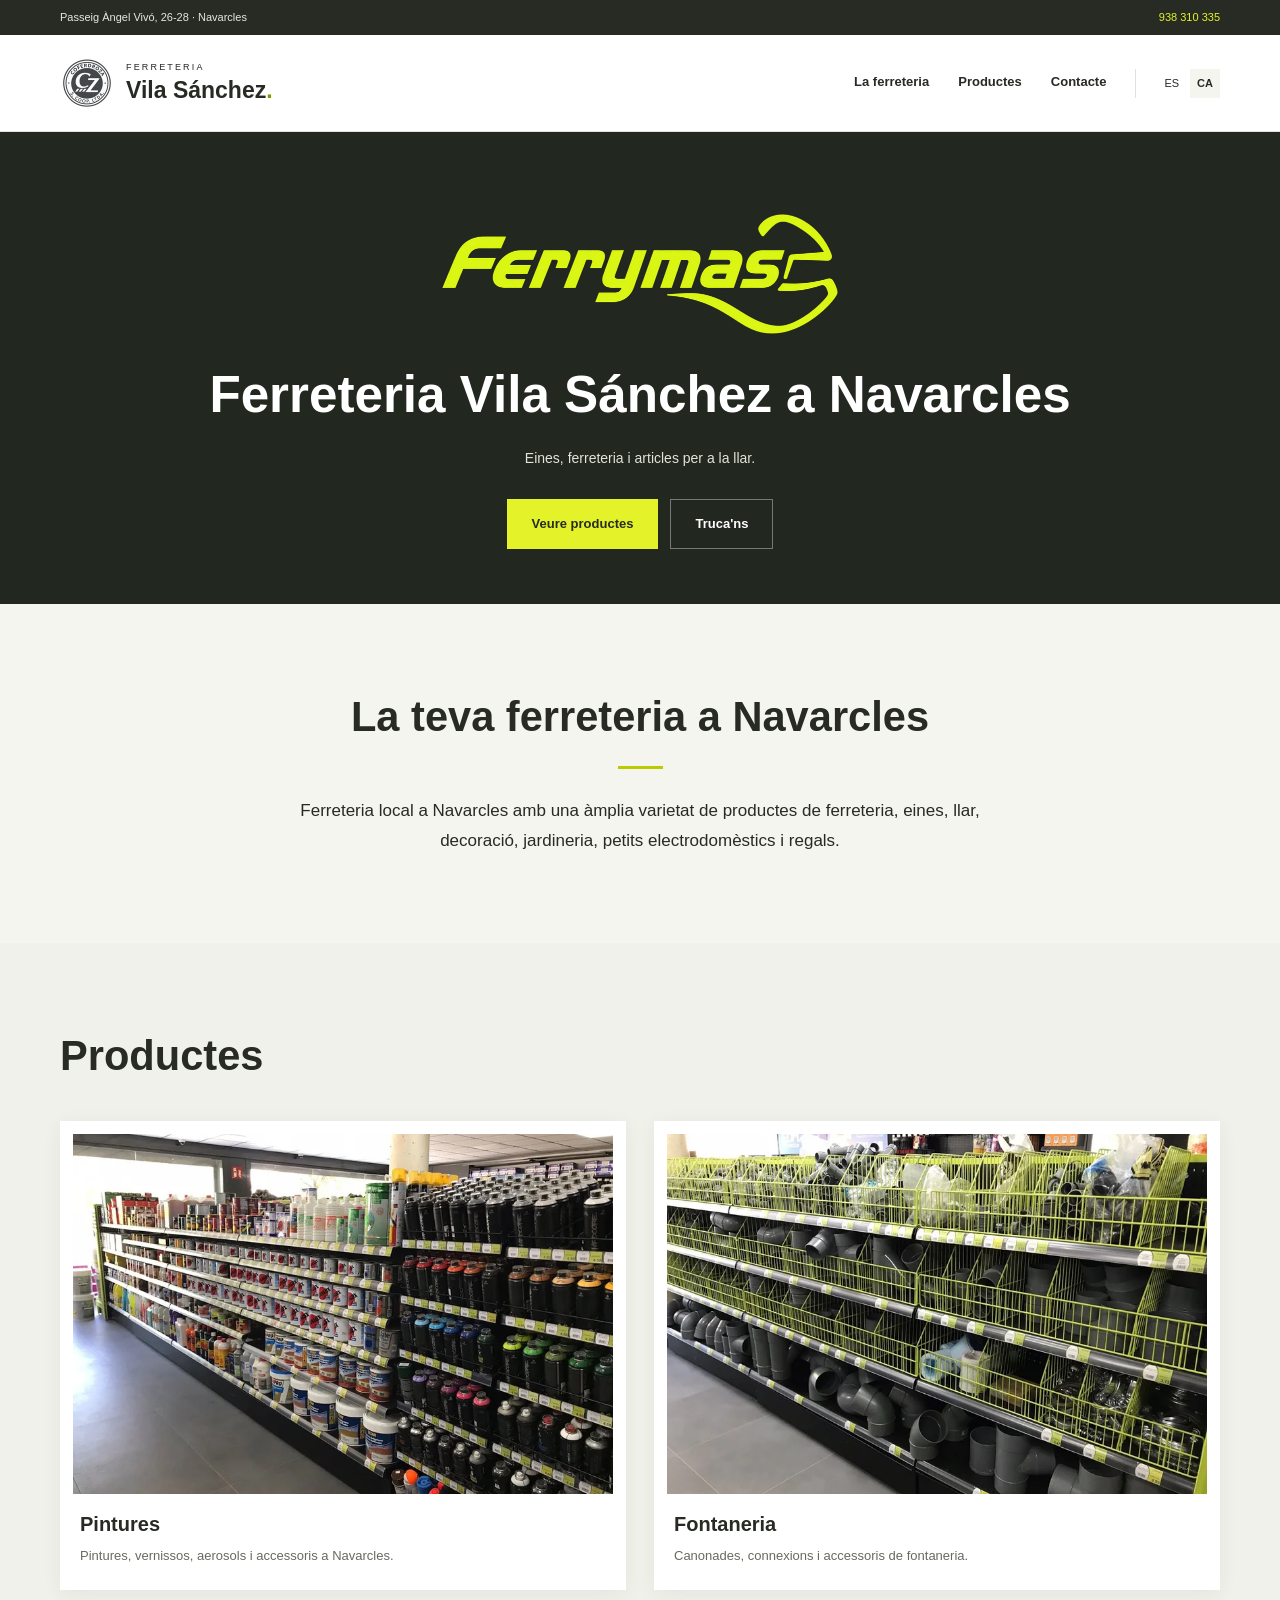
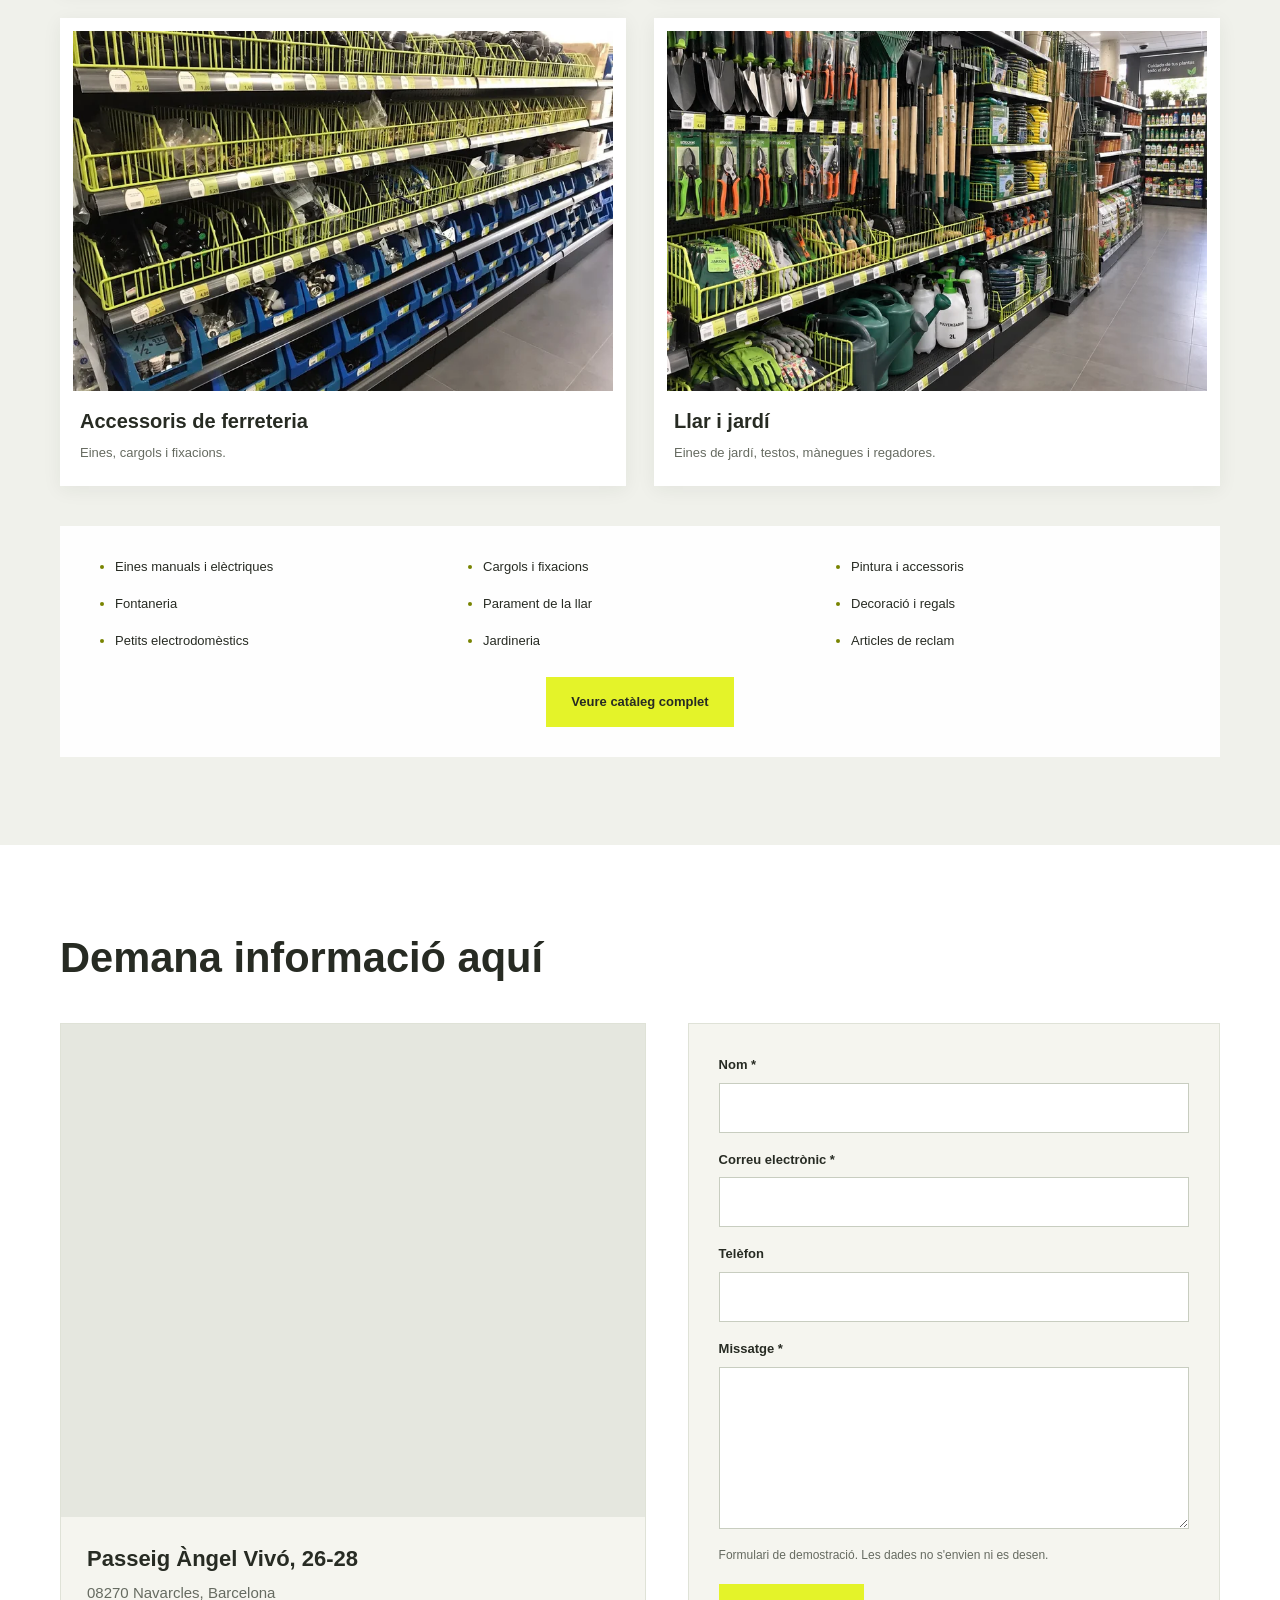
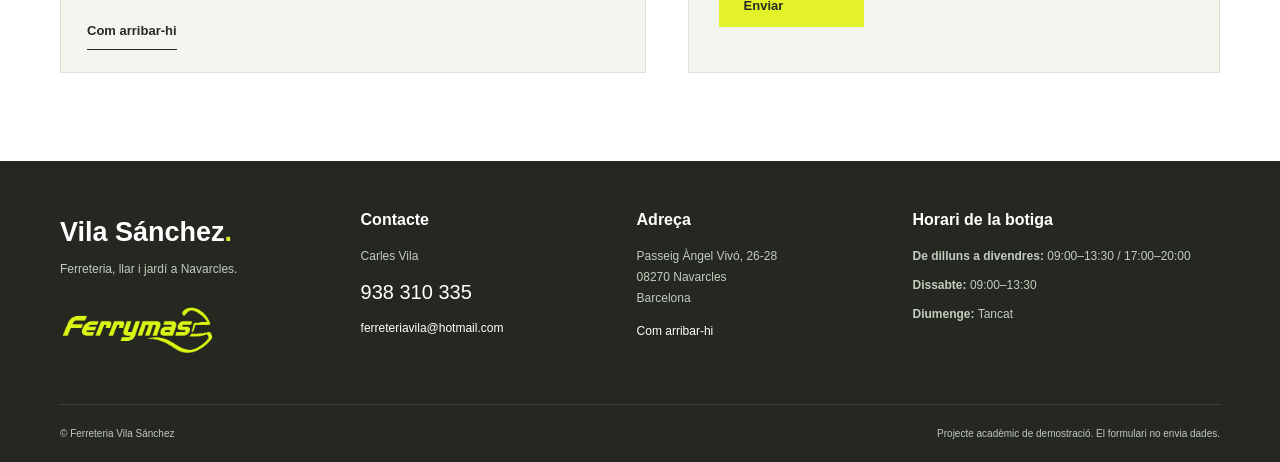
==== ca/index.html @ 2a4f27eb "Proyecto Ferreteria Vila Sanchez" ====
<!DOCTYPE html>
<html lang="ca">
<head>
  <meta charset="UTF-8">
  <meta name="viewport" content="width=device-width, initial-scale=1.0">
  <title>Ferreteria i bricolatge a Navarcles | Vila Sánchez</title>
  <meta name="description" content="Ferreteria a Navarcles amb pintures, eines, fontaneria i jardineria. Visita Vila Sánchez o truca al 938 310 335 per demanar informació sense compromís.">
  <link rel="canonical" href="https://dry4n.github.io/ferreteriaVila/ca/">
  <link rel="alternate" hreflang="es" href="https://dry4n.github.io/ferreteriaVila/">
  <link rel="alternate" hreflang="ca" href="https://dry4n.github.io/ferreteriaVila/ca/">
  <link rel="alternate" hreflang="x-default" href="https://dry4n.github.io/ferreteriaVila/">
  <link rel="icon" type="image/png" href="../assets/favicon.png">
  <link rel="stylesheet" href="../styles.css?v=2">
  <script src="../script.js?v=2" defer></script>
</head>
<body>

  <!-- Barra superior -->
  <div class="topbar">
    <div class="container topbar-inner">
      <span>Passeig Àngel Vivó, 26-28 · Navarcles</span>
      <a href="tel:+34938310335">938 310 335</a>
    </div>
  </div>

  <!-- Capçalera i menú -->
  <header class="header">
    <div class="container header-inner">
      <a class="brand" href="#inicio">
        <img src="../assets/logo-cofedroza.webp" alt="Logotip de Cofedroza" width="54" height="54">
        <span>
          <span class="brand-small">FERRETERIA</span>
          <strong>Vila Sánchez<span class="brand-dot">.</span></strong>
        </span>
      </a>

      <a class="header-call" href="tel:+34938310335" id="btn-llamada" hidden>938 310 335</a>

      <button class="menu-toggle" id="btn-menu" type="button">Menú ☰</button>

      <nav id="navigation">
        <a href="#presentacion">La ferreteria</a>
        <a href="productos/">Productes</a>
        <a href="#contacto">Contacte</a>
        <div class="language-switch">
          <a href="../">ES</a>
          <a href="./" class="activo">CA</a>
        </div>
      </nav>
    </div>
  </header>

  <main>

    <!-- Portada -->
    <section id="inicio" class="hero">
      <div class="container hero-content">
        <img class="hero-logo" src="../assets/logo-ferrymas.webp" alt="Logotip de Ferrymas" width="820" height="273">
        <h1>Ferreteria Vila Sánchez a Navarcles</h1>
        <p class="hero-description">Eines, ferreteria i articles per a la llar.</p>
        <div class="hero-actions">
          <a class="button" href="productos/">Veure productes</a>
          <a class="button button-outline" href="tel:+34938310335">Truca'ns</a>
        </div>
      </div>
    </section>

    <!-- Presentació -->
    <section id="presentacion" class="intro section">
      <div class="container narrow">
        <h2>La teva ferreteria a Navarcles</h2>
        <span class="accent-line"></span>
        <p class="intro-lead">
          Ferreteria local a Navarcles amb una àmplia varietat de productes de ferreteria,
          eines, llar, decoració, jardineria, petits electrodomèstics i regals.
        </p>
      </div>
    </section>

    <!-- Productes -->
    <section id="productos" class="section products">
      <div class="container">
        <h2>Productes</h2>

        <div class="product-grid">
          <a class="product-card" href="productos/#pintures">
            <div class="photo-wrap">
              <img src="../assets/estanteria-1.webp" alt="Pintures i vernissos a ferreteria de Navarcles" width="800" height="600" loading="lazy">
            </div>
            <h3>Pintures</h3>
            <p>Pintures, vernissos, aerosols i accessoris a Navarcles.</p>
          </a>

          <a class="product-card" href="productos/#fontaneria">
            <div class="photo-wrap">
              <img src="../assets/estanteria-2.webp" alt="Material de fontaneria a Navarcles" width="800" height="600" loading="lazy">
            </div>
            <h3>Fontaneria</h3>
            <p>Canonades, connexions i accessoris de fontaneria.</p>
          </a>

          <a class="product-card" href="productos/#ferreteria">
            <div class="photo-wrap">
              <img src="../assets/estanteria-3.webp" alt="Cargols i eines a Navarcles" width="800" height="600" loading="lazy">
            </div>
            <h3>Accessoris de ferreteria</h3>
            <p>Eines, cargols i fixacions.</p>
          </a>

          <a class="product-card" href="productos/#jardí">
            <div class="photo-wrap">
              <img src="../assets/estanteria-jardineria.webp" alt="Llar i jardineria a Navarcles" width="800" height="600" loading="lazy">
            </div>
            <h3>Llar i jardí</h3>
            <p>Eines de jardí, testos, mànegues i regadores.</p>
          </a>
        </div>

        <div class="category-area">
          <ul class="category-list">
            <li>Eines manuals i elèctriques</li>
            <li>Cargols i fixacions</li>
            <li>Pintura i accessoris</li>
            <li>Fontaneria</li>
            <li>Parament de la llar</li>
            <li>Decoració i regals</li>
            <li>Petits electrodomèstics</li>
            <li>Jardineria</li>
            <li>Articles de reclam</li>
          </ul>
          <p style="margin-top: 24px; text-align: center;">
            <a class="button" href="productos/">Veure catàleg complet</a>
          </p>
        </div>
      </div>
    </section>

    <!-- Contacte -->
    <section id="contacto" class="section contact-section">
      <div class="container">
        <h2>Demana informació aquí</h2>

        <div class="contact-layout">
          <div class="map-card">
            <iframe class="contact-map"
              src="https://www.google.com/maps?q=Ferreteria%20Vila%20Sánchez,%20Passeig%20Àngel%20Vivó,%2026-28,%2008270%20Navarcles&output=embed&hl=ca"
              title="Mapa de Ferreteria Vila Sánchez"
              width="600" height="300"
              loading="lazy"
              allowfullscreen>
            </iframe>
            <div class="map-address">
              <p><strong>Passeig Àngel Vivó, 26-28</strong><br>08270 Navarcles, Barcelona</p>
              <a class="text-link" href="https://www.google.com/maps/search/?api=1&query=Ferreteria+Vila+Sánchez+Navarcles" target="_blank">Com arribar-hi</a>
            </div>
          </div>

          <form id="contact-form" class="contact-form">
            <div class="form-field">
              <label for="nombre">Nom *</label>
              <input type="text" id="nombre" name="nombre" required>
            </div>
            <div class="form-field">
              <label for="email">Correu electrònic *</label>
              <input type="email" id="email" name="email" required>
            </div>
            <div class="form-field">
              <label for="telefono">Telèfon</label>
              <input type="tel" id="telefono" name="telefono">
            </div>
            <div class="form-field">
              <label for="mensaje">Missatge *</label>
              <textarea id="mensaje" name="mensaje" rows="5" required></textarea>
            </div>
            <p class="form-note">Formulari de demostració. Les dades no s'envien ni es desen.</p>
            <button class="button form-submit" type="submit">Enviar</button>
            <p class="form-status" id="form-status"></p>
          </form>
        </div>
      </div>
    </section>

  </main>

  <!-- Peu de pàgina -->
  <footer class="footer">
    <div class="container footer-main">
      <div class="footer-brand">
        <a class="footer-name" href="#inicio">Vila Sánchez<span>.</span></a>
        <p>Ferreteria, llar i jardí a Navarcles.</p>
        <img src="../assets/logo-ferrymas.webp" alt="Logotip de Ferrymas" width="155" height="52" loading="lazy">
      </div>

      <div class="footer-contact">
        <h3>Contacte</h3>
        <p>Carles Vila</p>
        <a class="footer-phone" href="tel:+34938310335">938 310 335</a>
        <a class="footer-email" href="mailto:ferreteriavila@hotmail.com">ferreteriavila@hotmail.com</a>
      </div>

      <div class="footer-address">
        <h3>Adreça</h3>
        <p>Passeig Àngel Vivó, 26-28<br>08270 Navarcles<br>Barcelona</p>
        <a href="https://www.google.com/maps/search/?api=1&query=Ferreteria+Vila+Sánchez+Navarcles" target="_blank">Com arribar-hi</a>
      </div>

      <div class="footer-hours">
        <h3>Horari de la botiga</h3>
        <p><strong>De dilluns a divendres:</strong> 09:00–13:30 / 17:00–20:00</p>
        <p><strong>Dissabte:</strong> 09:00–13:30</p>
        <p><strong>Diumenge:</strong> Tancat</p>
      </div>
    </div>

    <div class="container footer-bottom">
      <span>© Ferreteria Vila Sánchez</span>
      <p>Projecte acadèmic de demostració. El formulari no envia dades.</p>
    </div>
  </footer>

  <button class="scroll-top" id="btn-arriba" type="button" hidden>^</button>

</body>
</html>
---- styles.css ----
/* Variables de color */
:root {
  --accent: #e4f329;
  --ink: #272b23;
  --muted: #666b61;
  --paper: #f5f5ef;
  --line: #dfe2d7;
  --width: 1160px;
}

* {
  box-sizing: border-box;
}

html {
  scroll-behavior: smooth;
}

body {
  margin: 0;
  color: var(--ink);
  background: #fff;
  font-family: "Segoe UI", Arial, sans-serif;
  font-size: 15px;
  line-height: 1.75;
}

a {
  color: inherit;
  text-decoration: none;
}

img {
  display: block;
  max-width: 100%;
  height: auto;
}

h1, h2, h3, p {
  margin: 0;
}

.container {
  width: min(var(--width), calc(100% - 80px));
  margin-left: auto;
  margin-right: auto;
}

/* Barra superior */
.topbar {
  background: var(--ink);
  color: #e6e8de;
  font-size: 11px;
}

.topbar-inner {
  display: flex;
  justify-content: space-between;
  gap: 20px;
  padding-top: 8px;
  padding-bottom: 8px;
}

.topbar a {
  color: var(--accent);
}

/* Cabecera */
.header {
  position: sticky;
  top: 0;
  z-index: 10;
  background: #fff;
  border-bottom: 1px solid var(--line);
}

.header-inner {
  display: flex;
  justify-content: space-between;
  align-items: center;
  gap: 25px;
  min-height: 96px;
  flex-wrap: wrap;
}

.brand {
  display: flex;
  align-items: center;
  gap: 12px;
  line-height: 1.2;
}

.brand img {
  width: 54px;
  height: 54px;
}

.brand-small {
  display: block;
  font-size: 9px;
  letter-spacing: 0.24em;
  margin-bottom: 5px;
}

.brand strong {
  font-size: 23px;
  font-weight: 650;
}

.brand-dot {
  color: #879300;
}

.header-call {
  display: inline-flex;
  align-items: center;
  gap: 8px;
  padding: 11px 15px;
  background: var(--accent);
  color: var(--ink);
  font-size: 13px;
  font-weight: 650;
  margin-left: auto;
}

.header-call[hidden] {
  display: none;
}

.menu-toggle {
  background: #fff;
  border: 1px solid var(--line);
  padding: 8px 12px;
  cursor: pointer;
  display: none;
}

nav {
  display: flex;
  align-items: center;
  gap: 29px;
}

nav > a {
  font-size: 13px;
  font-weight: 600;
  padding-top: 12px;
  padding-bottom: 12px;
  border-bottom: 2px solid transparent;
}

nav > a:hover {
  border-color: #b6c40a;
}

.language-switch {
  display: flex;
  gap: 4px;
  border-left: 1px solid var(--line);
  padding-left: 21px;
}

.language-switch a {
  font-size: 11px;
  padding: 5px 7px;
}

.language-switch a.activo {
  background: var(--paper);
  font-weight: 700;
}

/* Hero / portada */
.hero {
  position: relative;
  background: #22271f;
  color: #fff;
  overflow: hidden;
}

.hero::before {
  content: "";
  position: absolute;
  z-index: -1;
  inset: 0;
  background: url("assets/fondo-portada.webp") center / cover no-repeat;
  opacity: 0.19;
}

.hero-content {
  text-align: center;
  padding-top: 53px;
  padding-bottom: 55px;
}

.hero-logo {
  width: min(410px, 72%);
  height: auto;
  margin: 20px auto 24px;
}

h1 {
  font-size: clamp(36px, 4vw, 57px);
  line-height: 1.12;
  font-weight: 600;
}

h2 {
  font-size: clamp(30px, 3.25vw, 44px);
  line-height: 1.19;
  font-weight: 600;
}

h3 {
  font-size: 20px;
  line-height: 1.35;
  font-weight: 600;
}

.hero-description {
  max-width: 480px;
  margin: 23px auto 28px;
  color: #e1e4d9;
  font-size: 14px;
}

.hero-actions {
  display: flex;
  justify-content: center;
  flex-wrap: wrap;
  gap: 12px;
}

/* Botones */
.button {
  display: inline-flex;
  align-items: center;
  padding: 13px 24px;
  background: var(--accent);
  color: var(--ink);
  font-size: 13px;
  font-weight: 650;
  border: 1px solid transparent;
  cursor: pointer;
}

.button:hover {
  background: #d6e421;
}

.button-outline {
  border-color: #ffffff60;
  color: #fff;
  background: transparent;
}

.button-outline:hover {
  background: #ffffff15;
}

/* Secciones */
.section {
  padding-top: 88px;
  padding-bottom: 88px;
}

.intro {
  background: var(--paper);
  text-align: center;
}

.narrow {
  max-width: 770px;
}

.accent-line {
  display: block;
  width: 45px;
  height: 3px;
  background: #bccb00;
  margin: 24px auto 27px;
}

.intro-lead {
  color: var(--ink);
  font-size: 17px;
  max-width: 690px;
  margin: 17px auto 0;
}

/* Productos */
.products {
  position: relative;
  background: #f0f1eb;
}

.products::before {
  content: "";
  position: absolute;
  inset: 0;
  z-index: -1;
  background: url("assets/fondo-productos.webp") center / cover no-repeat;
  opacity: 0.2;
}

.products h2 {
  margin-bottom: 40px;
}

.product-grid {
  display: grid;
  grid-template-columns: repeat(2, 1fr);
  gap: 28px;
}

.product-card {
  background: #fff;
  padding: 13px;
  box-shadow: 0 4px 18px #252b2110;
  display: block;
  color: inherit;
}

a.product-card:hover {
  box-shadow: 0 6px 22px #252b2120;
}

.photo-wrap {
  overflow: hidden;
  background: var(--paper);
}

.photo-wrap img {
  width: 100%;
  aspect-ratio: 1.5;
  object-fit: cover;
}

.product-card h3 {
  font-size: 20px;
  padding: 17px 7px 0;
}

.product-card p {
  font-size: 13px;
  color: var(--muted);
  margin-top: 7px;
  padding: 0 7px 9px;
}

.category-area {
  margin-top: 40px;
  background: #fffffff0;
  padding: 30px 35px;
}

.category-area .button {
  display: inline-flex;
}

.category-list {
  display: grid;
  grid-template-columns: repeat(3, 1fr);
  gap: 14px 34px;
  list-style: disc;
  padding-left: 20px;
  margin: 0;
}

.category-list li {
  font-size: 13px;
}

.category-list li::marker {
  color: #788400;
}

/* Contacto */
.contact-layout {
  display: grid;
  grid-template-columns: 1.1fr 1fr;
  gap: 42px;
  margin-top: 40px;
}

.map-card {
  display: flex;
  flex-direction: column;
  border: 1px solid var(--line);
  background: var(--paper);
  overflow: hidden;
}

.contact-map {
  display: block;
  width: 100%;
  min-height: 360px;
  height: 100%;
  border: 0;
  background: #e5e7df;
}

.map-address {
  padding: 22px 26px;
}

.map-address strong {
  font-size: 22px;
  color: var(--ink);
}

.map-address p {
  color: var(--muted);
  line-height: 1.8;
}

.text-link {
  display: inline-block;
  font-size: 13px;
  font-weight: 600;
  border-bottom: 1px solid var(--ink);
  padding-bottom: 6px;
  margin-top: 14px;
}

.contact-form {
  padding: 30px;
  background: var(--paper);
  border: 1px solid var(--line);
}

.form-field {
  display: flex;
  flex-direction: column;
  gap: 6px;
  margin-bottom: 16px;
}

.form-field label {
  font-size: 13px;
  font-weight: 600;
}

.form-field input,
.form-field textarea {
  width: 100%;
  border: 1px solid #c8cdc0;
  background: white;
  color: var(--ink);
  font: inherit;
  font-size: 16px;
  padding: 10px 12px;
}

.form-field textarea {
  resize: vertical;
  min-height: 125px;
}

.form-note {
  font-size: 12px;
  color: var(--muted);
  margin-bottom: 18px;
}

.form-submit {
  min-width: 145px;
}

.form-status {
  font-size: 13px;
  margin-top: 15px;
}

.form-status:not(:empty) {
  border-left: 3px solid #98a500;
  padding: 10px 13px;
  background: #e9edda;
}

/* Footer */
.footer {
  background: #242820;
  color: #fff;
}

.footer-main {
  display: grid;
  grid-template-columns: 1.1fr 1fr 1fr 1.25fr;
  gap: 30px;
  padding-top: 48px;
  padding-bottom: 48px;
}

.footer-main h3 {
  font-size: 16px;
  margin-bottom: 16px;
}

.footer-main p {
  color: #c5cbbf;
  font-size: 12px;
  margin-top: 3px;
}

.footer-name {
  font-size: 27px;
  font-weight: 600;
}

.footer-name span {
  color: var(--accent);
}

.footer-brand img {
  width: 155px;
  margin-top: 24px;
}

.footer-phone {
  display: block;
  font-size: 20px;
  margin: 8px 0 4px;
}

.footer-email,
.footer-address > a {
  font-size: 12px;
}

.footer-address > a {
  display: inline-block;
  margin-top: 12px;
}

.footer-hours p {
  margin-bottom: 8px;
}

.footer-bottom {
  display: flex;
  justify-content: space-between;
  gap: 20px;
  border-top: 1px solid #ffffff20;
  padding-top: 20px;
  padding-bottom: 20px;
  font-size: 10px;
  color: #c3c8bc;
}

/* Botón subir */
.scroll-top {
  position: fixed;
  right: 20px;
  bottom: 20px;
  z-index: 20;
  width: 40px;
  height: 40px;
  border: 1px solid #ffffff40;
  background: var(--ink);
  color: var(--accent);
  font-size: 24px;
  cursor: pointer;
}

.scroll-top[hidden] {
  display: none;
}

.scroll-top:hover {
  background: #414839;
}

/* Página de productos */
.page-intro {
  background: var(--paper);
  text-align: center;
  padding-top: 60px;
}

.breadcrumb {
  font-size: 12px;
  color: var(--muted);
  margin-bottom: 20px;
}

.breadcrumb a {
  border-bottom: 1px solid var(--line);
}

.page-intro h1 {
  font-size: clamp(28px, 3.5vw, 42px);
  line-height: 1.2;
}

.page-intro-text {
  max-width: 690px;
  margin: 18px auto 0;
  font-size: 14px;
  color: var(--muted);
}

.page-intro-text a {
  color: var(--ink);
  border-bottom: 1px solid #bccb00;
  font-weight: 600;
}

nav > a.activo-nav {
  border-color: #b6c40a;
}

.category-index {
  padding-top: 50px;
  padding-bottom: 40px;
}

.category-index h2 {
  font-size: clamp(24px, 2.5vw, 32px);
  margin-bottom: 24px;
}

.index-list {
  list-style: none;
  padding: 0;
  margin: 0;
  display: grid;
  grid-template-columns: repeat(2, 1fr);
  gap: 12px 30px;
}

.index-list a {
  display: block;
  padding: 14px 18px;
  background: var(--paper);
  border: 1px solid var(--line);
  font-size: 14px;
  font-weight: 600;
}

.index-list a:hover {
  background: var(--accent);
}

.product-block {
  padding-top: 60px;
  padding-bottom: 60px;
}

.product-block-alt {
  background: var(--paper);
}

.product-block-inner {
  display: grid;
  grid-template-columns: 1.1fr 1fr;
  gap: 40px;
  align-items: center;
}

.product-block-inner.reverse .product-block-text {
  order: 2;
}

.product-block-inner.reverse .product-block-photo {
  order: 1;
}

.product-block-text h2 {
  font-size: clamp(24px, 2.8vw, 34px);
  margin-bottom: 18px;
}

.product-block-text p {
  font-size: 14px;
  color: var(--muted);
  margin-bottom: 14px;
}

.detail-list {
  margin: 20px 0 0;
  padding-left: 20px;
}

.detail-list li {
  font-size: 13px;
  margin-bottom: 8px;
}

.detail-list li::marker {
  color: #788400;
}

.product-block-photo img {
  width: 100%;
  aspect-ratio: 4 / 3;
  object-fit: cover;
  background: #e5e7df;
}

.more-categories {
  text-align: center;
  background: #f0f1eb;
}

.more-categories p {
  font-size: 14px;
  color: var(--muted);
  margin-bottom: 28px;
}

.category-list-page {
  text-align: left;
  margin-bottom: 36px;
}

.page-cta {
  display: flex;
  justify-content: center;
  flex-wrap: wrap;
  gap: 12px;
}

.button-dark {
  background: var(--ink);
  color: #fff;
}

.button-dark:hover {
  background: #414839;
}

/* Responsive tablet */
@media (max-width: 1000px) {
  .footer-main {
    grid-template-columns: 1fr 1fr;
    gap: 35px;
  }

  .contact-layout {
    gap: 28px;
  }
}

/* Responsive móvil */
@media (max-width: 800px) {
  .container {
    width: calc(100% - 48px);
  }

  .menu-toggle {
    display: block;
  }

  nav {
    display: none;
    width: 100%;
    flex-wrap: wrap;
    gap: 8px 24px;
    padding-bottom: 10px;
  }

  nav.abierto {
    display: flex;
  }

  .header-inner {
    min-height: 80px;
    padding-top: 15px;
    padding-bottom: 15px;
  }

  .section {
    padding-top: 60px;
    padding-bottom: 60px;
  }

  .category-list {
    grid-template-columns: repeat(2, 1fr);
  }
}

@media (max-width: 580px) {
  .container {
    width: calc(100% - 40px);
  }

  .brand strong {
    font-size: 18px;
  }

  .product-grid {
    grid-template-columns: 1fr;
    gap: 24px;
  }

  .category-list {
    grid-template-columns: 1fr;
  }

  .contact-layout {
    grid-template-columns: 1fr;
    gap: 28px;
  }

  .contact-map {
    height: 300px;
    min-height: 300px;
  }

  .footer-main {
    grid-template-columns: 1fr;
    gap: 30px;
  }

  .footer-bottom {
    flex-direction: column;
    gap: 8px;
    padding-bottom: 85px;
  }

  .scroll-top {
    right: 12px;
    bottom: 12px;
  }

  .index-list {
    grid-template-columns: 1fr;
  }

  .product-block-inner,
  .product-block-inner.reverse {
    grid-template-columns: 1fr;
  }

  .product-block-inner.reverse .product-block-text,
  .product-block-inner.reverse .product-block-photo {
    order: initial;
  }
}
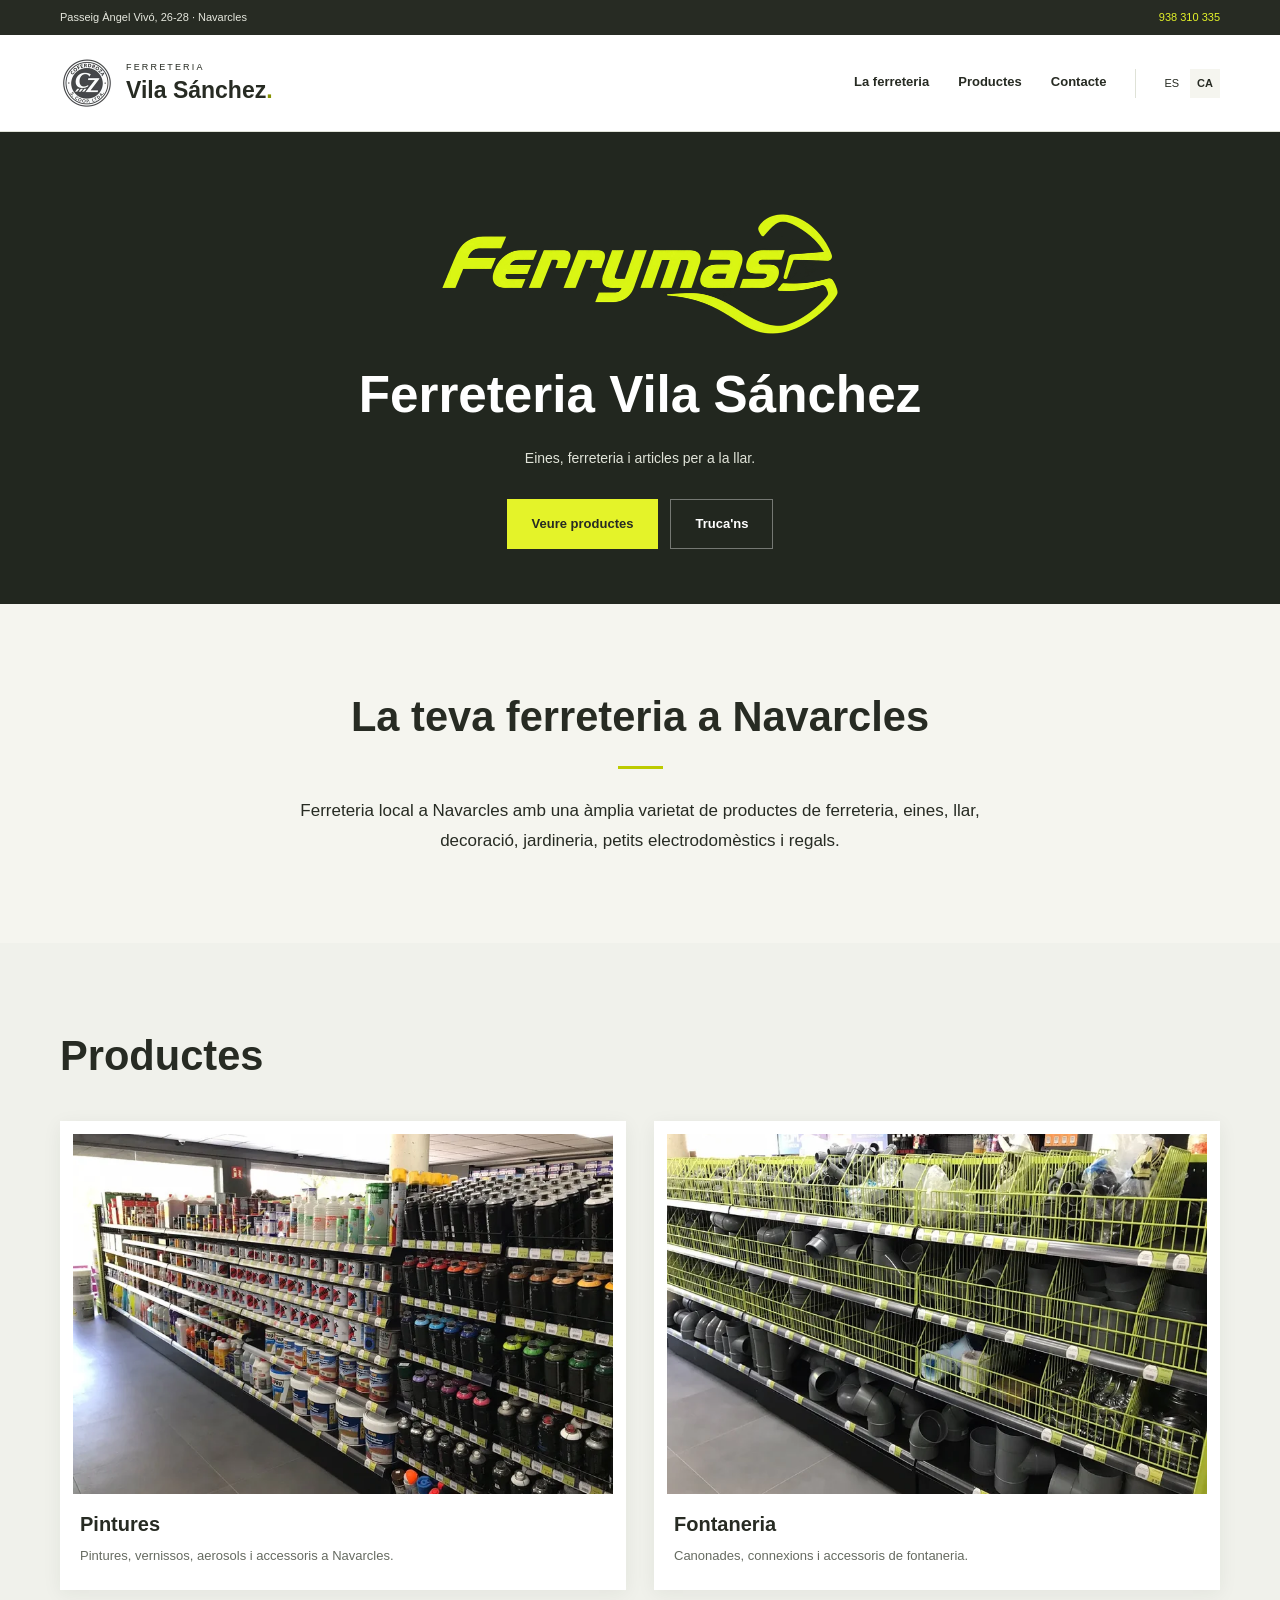
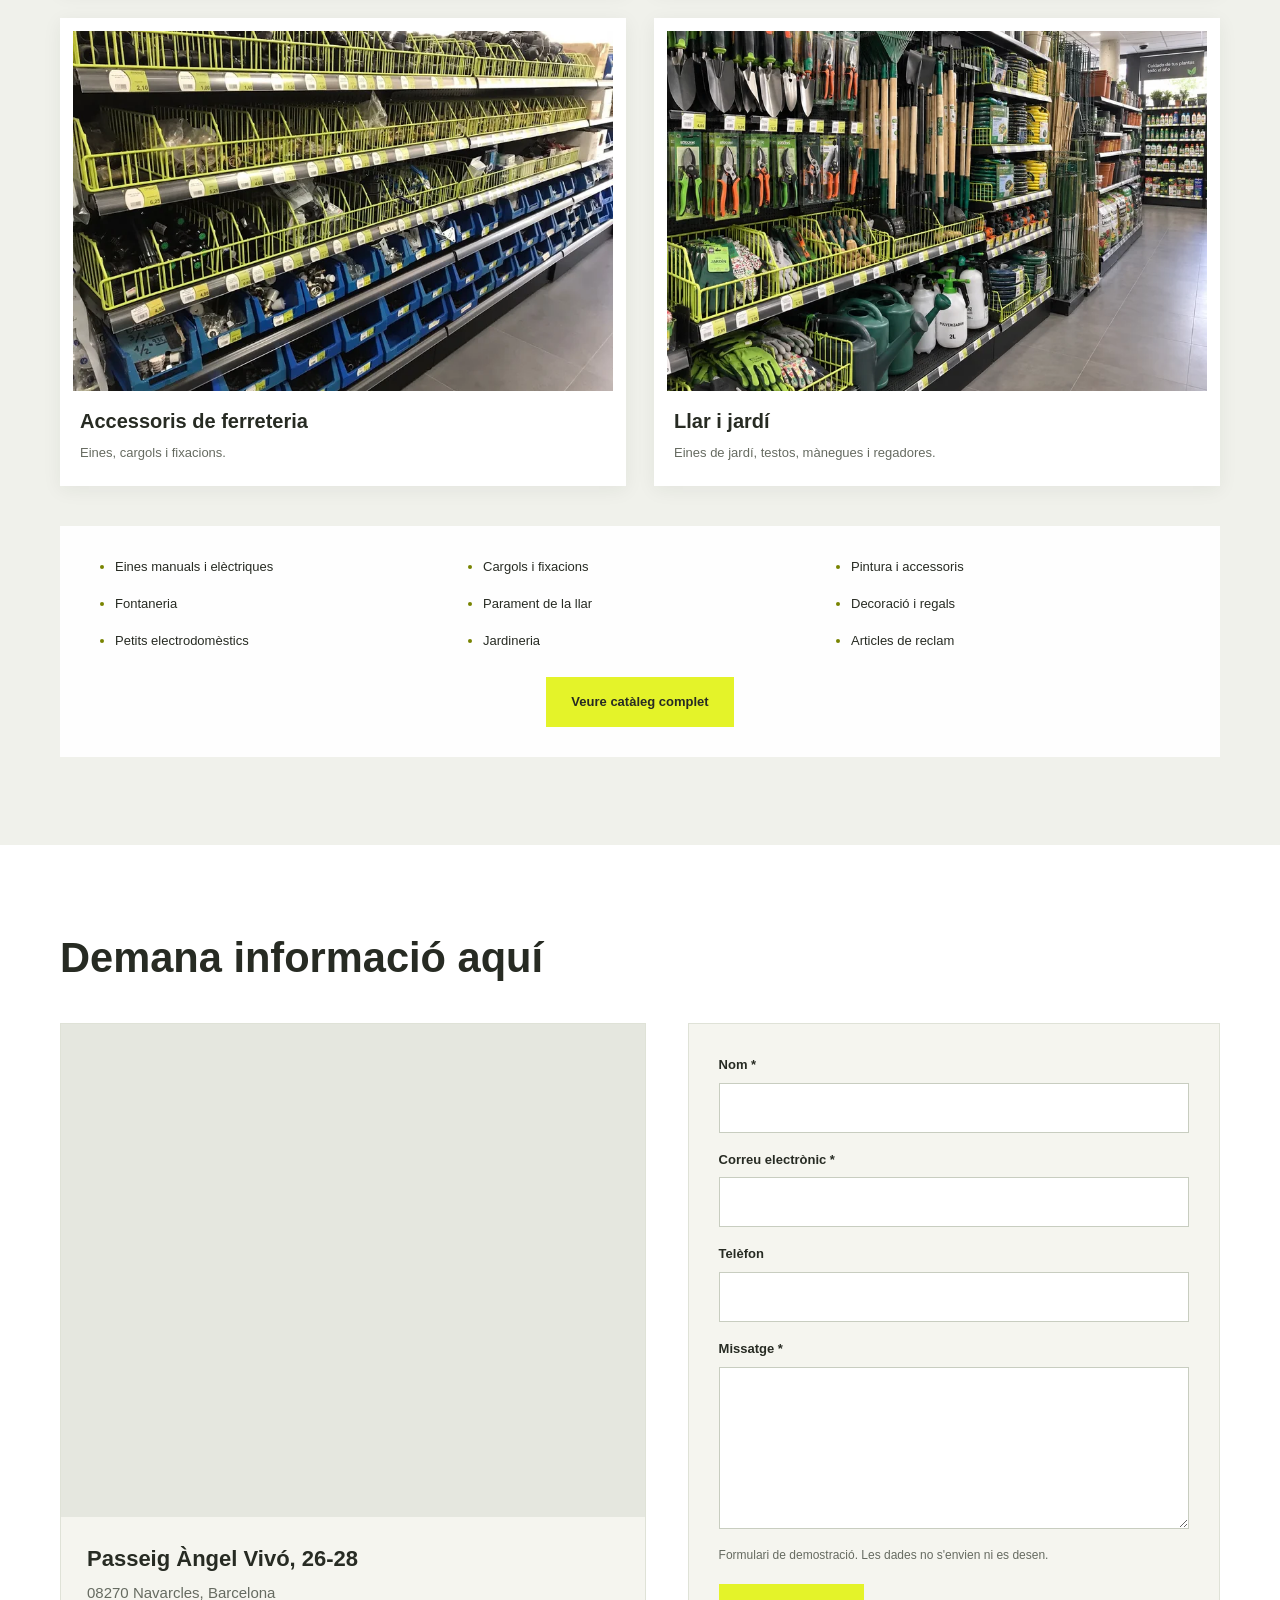
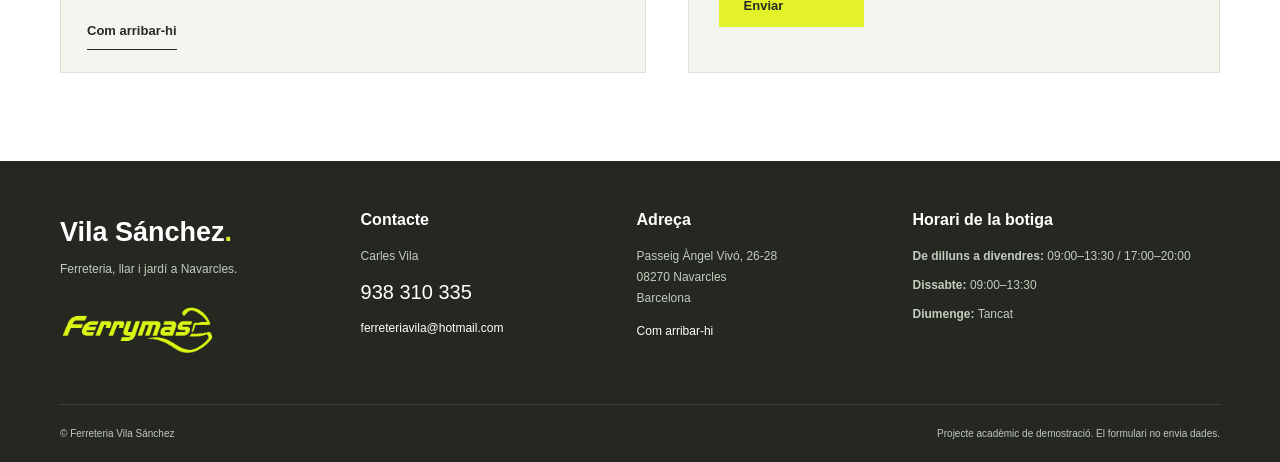
==== commit 5a6583c7: "Proyecto Ferreteria Vila Sanchez" ====
--- a/ca/index.html
+++ b/ca/index.html
@@ -56,7 +56,7 @@
     <section id="inicio" class="hero">
       <div class="container hero-content">
         <img class="hero-logo" src="../assets/logo-ferrymas.webp" alt="Logotip de Ferrymas" width="820" height="273">
-        <h1>Ferreteria Vila Sánchez a Navarcles</h1>
+        <h1>Ferreteria Vila Sánchez</h1>
         <p class="hero-description">Eines, ferreteria i articles per a la llar.</p>
         <div class="hero-actions">
           <a class="button" href="productos/">Veure productes</a>
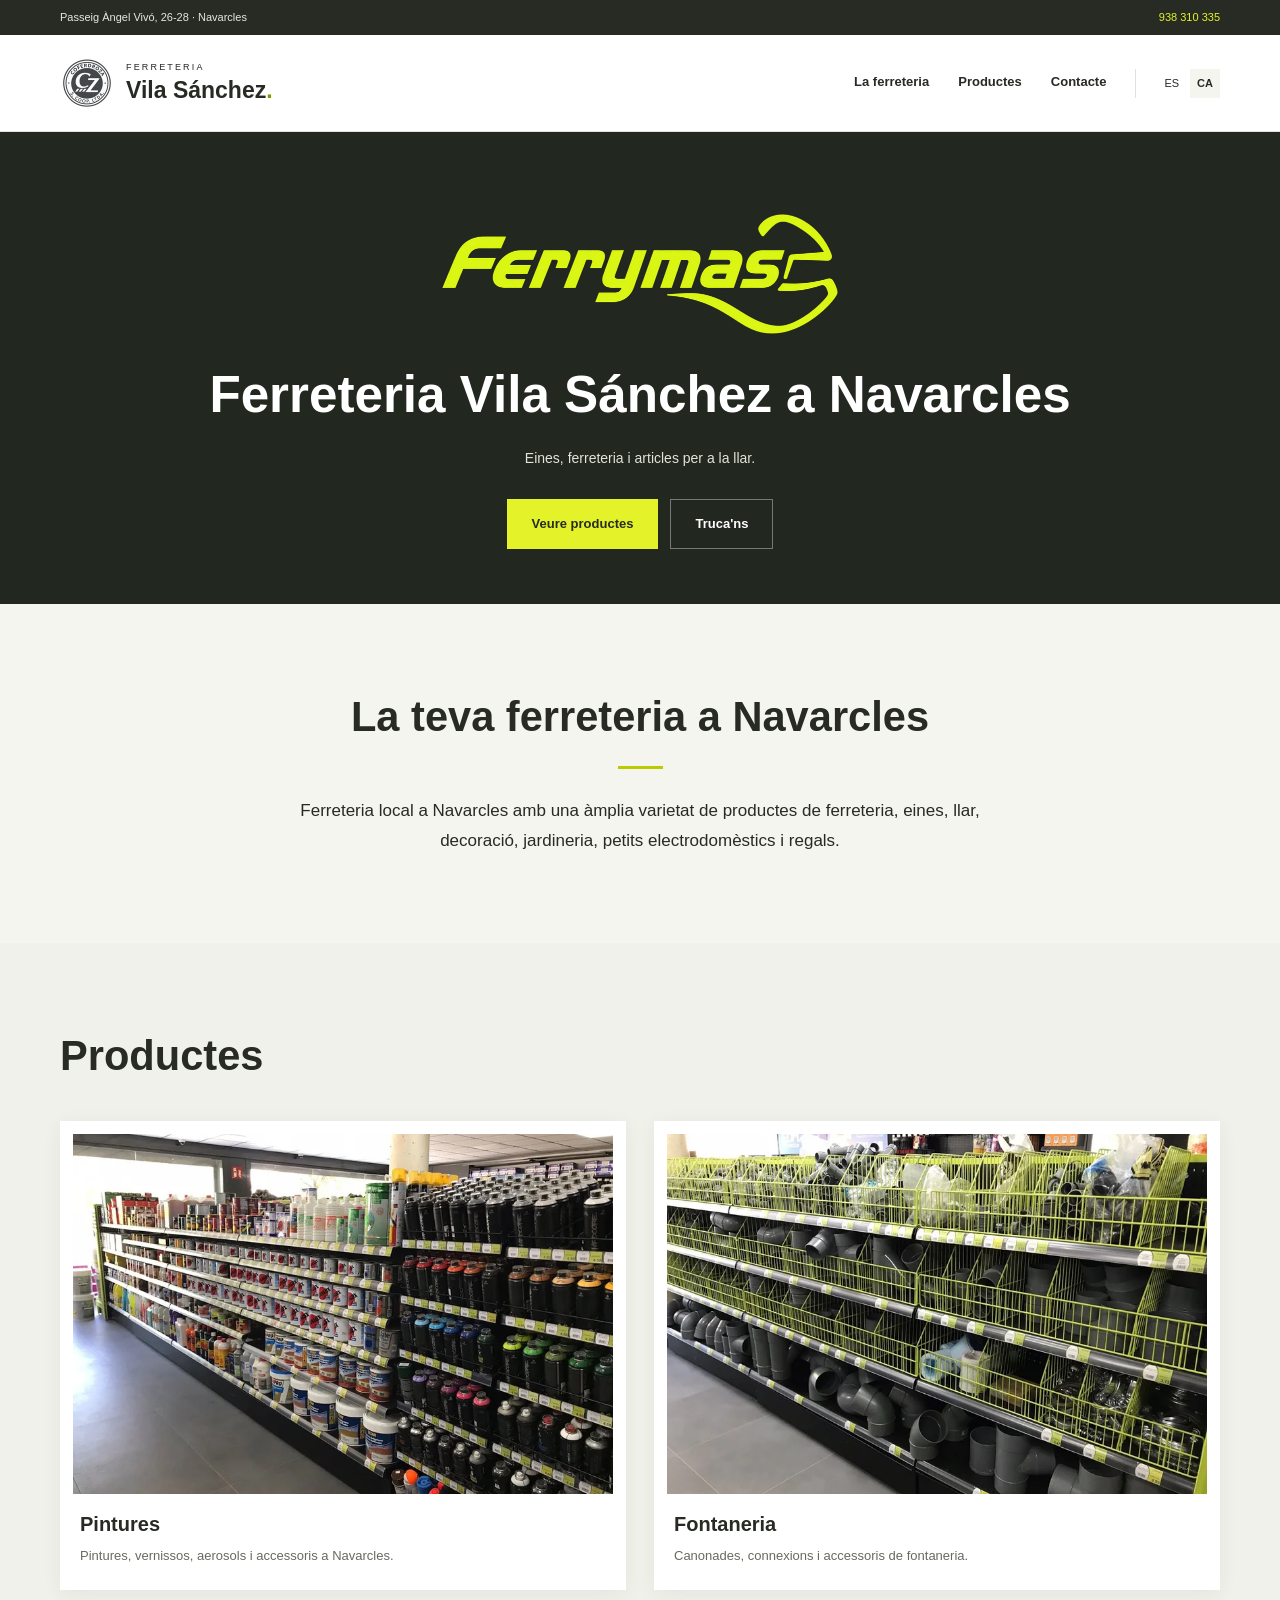
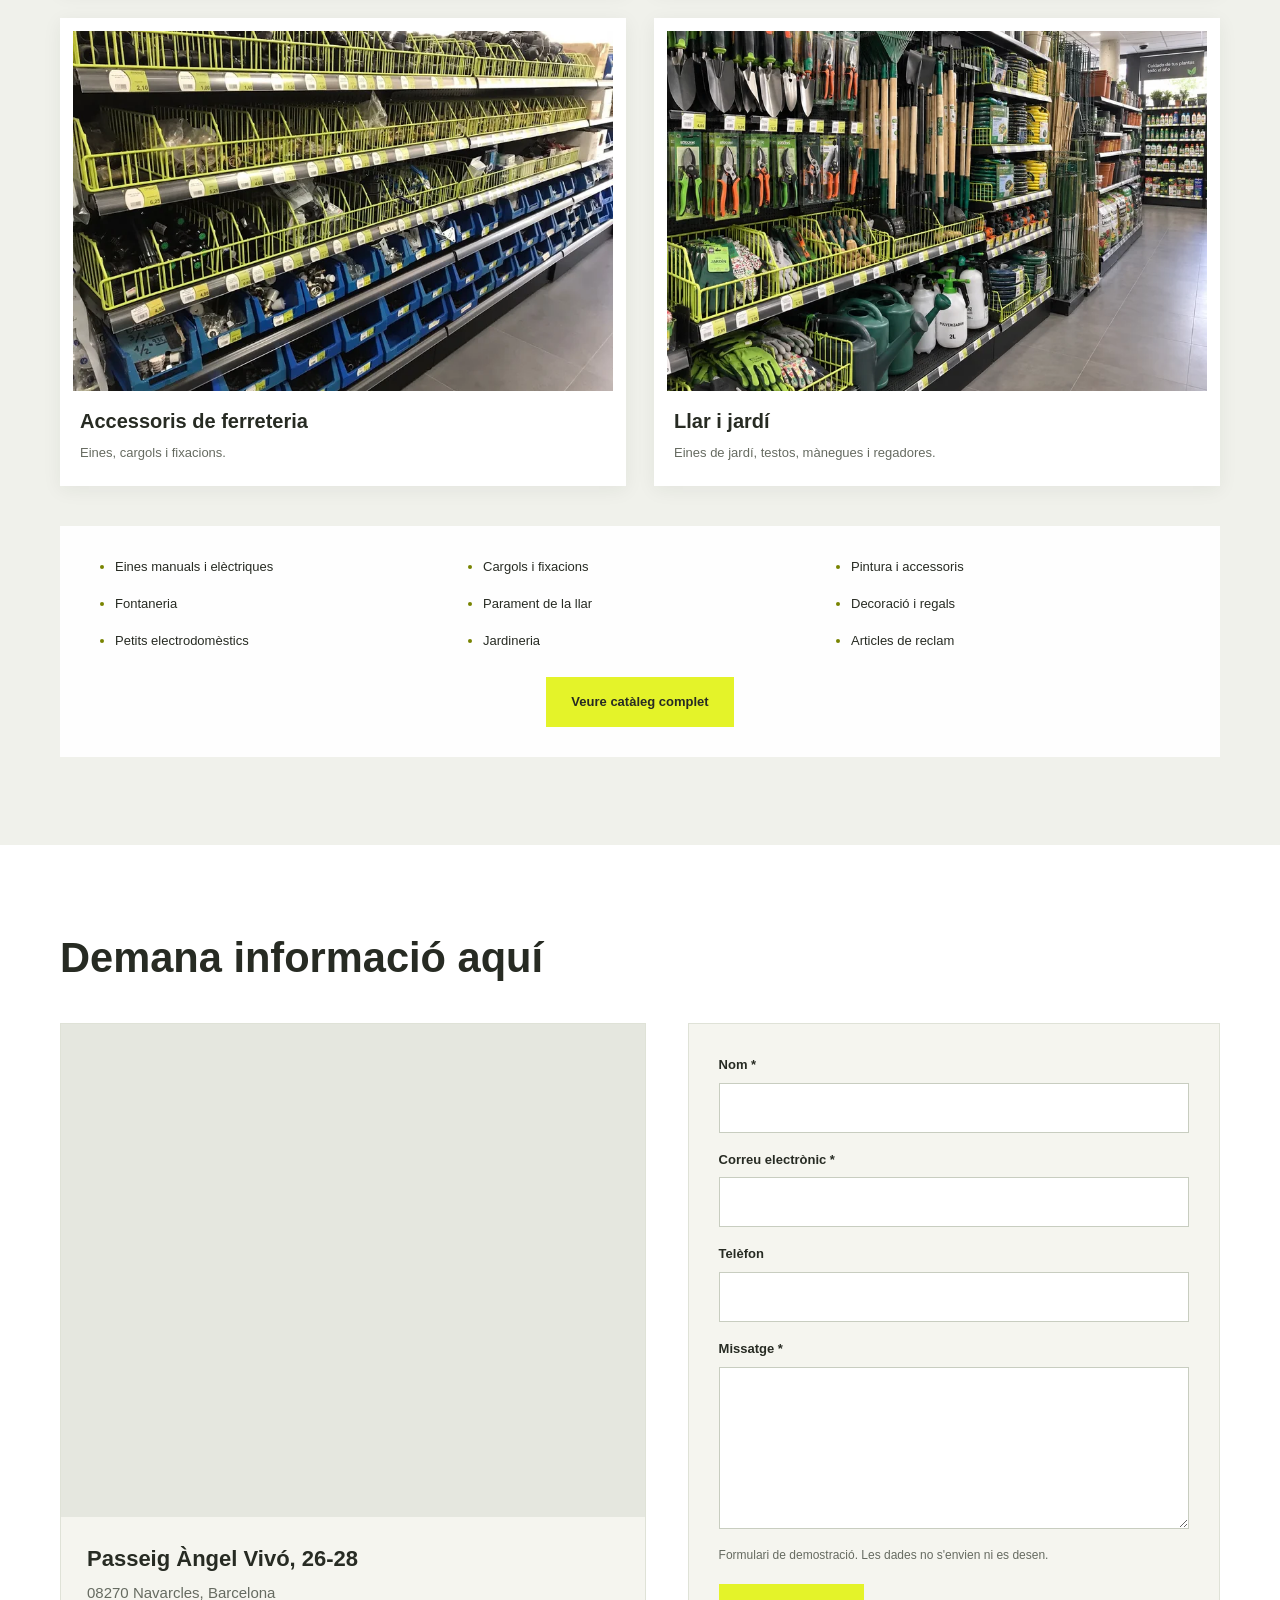
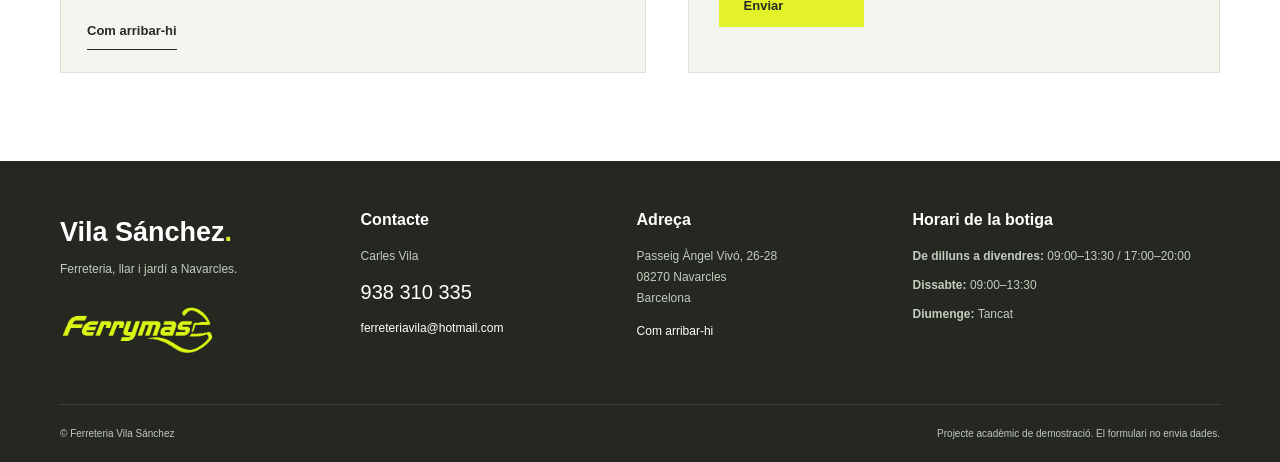
==== commit 00282b8c: "Reorganiza la web en carpetas es/ y ca/ y elimina el sitemap. Deja una estructura simétrica por idio" ====
--- a/ca/index.html
+++ b/ca/index.html
@@ -5,13 +5,9 @@
   <meta name="viewport" content="width=device-width, initial-scale=1.0">
   <title>Ferreteria i bricolatge a Navarcles | Vila Sánchez</title>
   <meta name="description" content="Ferreteria a Navarcles amb pintures, eines, fontaneria i jardineria. Visita Vila Sánchez o truca al 938 310 335 per demanar informació sense compromís.">
-  <link rel="canonical" href="https://dry4n.github.io/ferreteriaVila/ca/">
-  <link rel="alternate" hreflang="es" href="https://dry4n.github.io/ferreteriaVila/">
-  <link rel="alternate" hreflang="ca" href="https://dry4n.github.io/ferreteriaVila/ca/">
-  <link rel="alternate" hreflang="x-default" href="https://dry4n.github.io/ferreteriaVila/">
   <link rel="icon" type="image/png" href="../assets/favicon.png">
-  <link rel="stylesheet" href="../styles.css?v=2">
-  <script src="../script.js?v=2" defer></script>
+  <link rel="stylesheet" href="../styles.css">
+  <script src="../scripts/script.js" defer></script>
 </head>
 <body>
 
@@ -26,7 +22,7 @@
   <!-- Capçalera i menú -->
   <header class="header">
     <div class="container header-inner">
-      <a class="brand" href="#inicio">
+      <a class="brand" href="index.html">
         <img src="../assets/logo-cofedroza.webp" alt="Logotip de Cofedroza" width="54" height="54">
         <span>
           <span class="brand-small">FERRETERIA</span>
@@ -40,11 +36,11 @@
 
       <nav id="navigation">
         <a href="#presentacion">La ferreteria</a>
-        <a href="productos/">Productes</a>
+        <a href="productos.html">Productes</a>
         <a href="#contacto">Contacte</a>
         <div class="language-switch">
-          <a href="../">ES</a>
-          <a href="./" class="activo">CA</a>
+          <a href="../es/index.html">ES</a>
+          <a href="index.html" class="activo">CA</a>
         </div>
       </nav>
     </div>
@@ -56,10 +52,10 @@
     <section id="inicio" class="hero">
       <div class="container hero-content">
         <img class="hero-logo" src="../assets/logo-ferrymas.webp" alt="Logotip de Ferrymas" width="820" height="273">
-        <h1>Ferreteria Vila Sánchez</h1>
+        <h1>Ferreteria Vila Sánchez a Navarcles</h1>
         <p class="hero-description">Eines, ferreteria i articles per a la llar.</p>
         <div class="hero-actions">
-          <a class="button" href="productos/">Veure productes</a>
+          <a class="button" href="productos.html">Veure productes</a>
           <a class="button button-outline" href="tel:+34938310335">Truca'ns</a>
         </div>
       </div>
@@ -83,7 +79,7 @@
         <h2>Productes</h2>
 
         <div class="product-grid">
-          <a class="product-card" href="productos/#pintures">
+          <a class="product-card" href="productos.html#pintures">
             <div class="photo-wrap">
               <img src="../assets/estanteria-1.webp" alt="Pintures i vernissos a ferreteria de Navarcles" width="800" height="600" loading="lazy">
             </div>
@@ -91,7 +87,7 @@
             <p>Pintures, vernissos, aerosols i accessoris a Navarcles.</p>
           </a>
 
-          <a class="product-card" href="productos/#fontaneria">
+          <a class="product-card" href="productos.html#fontaneria">
             <div class="photo-wrap">
               <img src="../assets/estanteria-2.webp" alt="Material de fontaneria a Navarcles" width="800" height="600" loading="lazy">
             </div>
@@ -99,7 +95,7 @@
             <p>Canonades, connexions i accessoris de fontaneria.</p>
           </a>
 
-          <a class="product-card" href="productos/#ferreteria">
+          <a class="product-card" href="productos.html#ferreteria">
             <div class="photo-wrap">
               <img src="../assets/estanteria-3.webp" alt="Cargols i eines a Navarcles" width="800" height="600" loading="lazy">
             </div>
@@ -107,7 +103,7 @@
             <p>Eines, cargols i fixacions.</p>
           </a>
 
-          <a class="product-card" href="productos/#jardí">
+          <a class="product-card" href="productos.html#jardin">
             <div class="photo-wrap">
               <img src="../assets/estanteria-jardineria.webp" alt="Llar i jardineria a Navarcles" width="800" height="600" loading="lazy">
             </div>
@@ -129,7 +125,7 @@
             <li>Articles de reclam</li>
           </ul>
           <p style="margin-top: 24px; text-align: center;">
-            <a class="button" href="productos/">Veure catàleg complet</a>
+            <a class="button" href="productos.html">Veure catàleg complet</a>
           </p>
         </div>
       </div>
@@ -186,7 +182,7 @@
   <footer class="footer">
     <div class="container footer-main">
       <div class="footer-brand">
-        <a class="footer-name" href="#inicio">Vila Sánchez<span>.</span></a>
+        <a class="footer-name" href="index.html">Vila Sánchez<span>.</span></a>
         <p>Ferreteria, llar i jardí a Navarcles.</p>
         <img src="../assets/logo-ferrymas.webp" alt="Logotip de Ferrymas" width="155" height="52" loading="lazy">
       </div>
